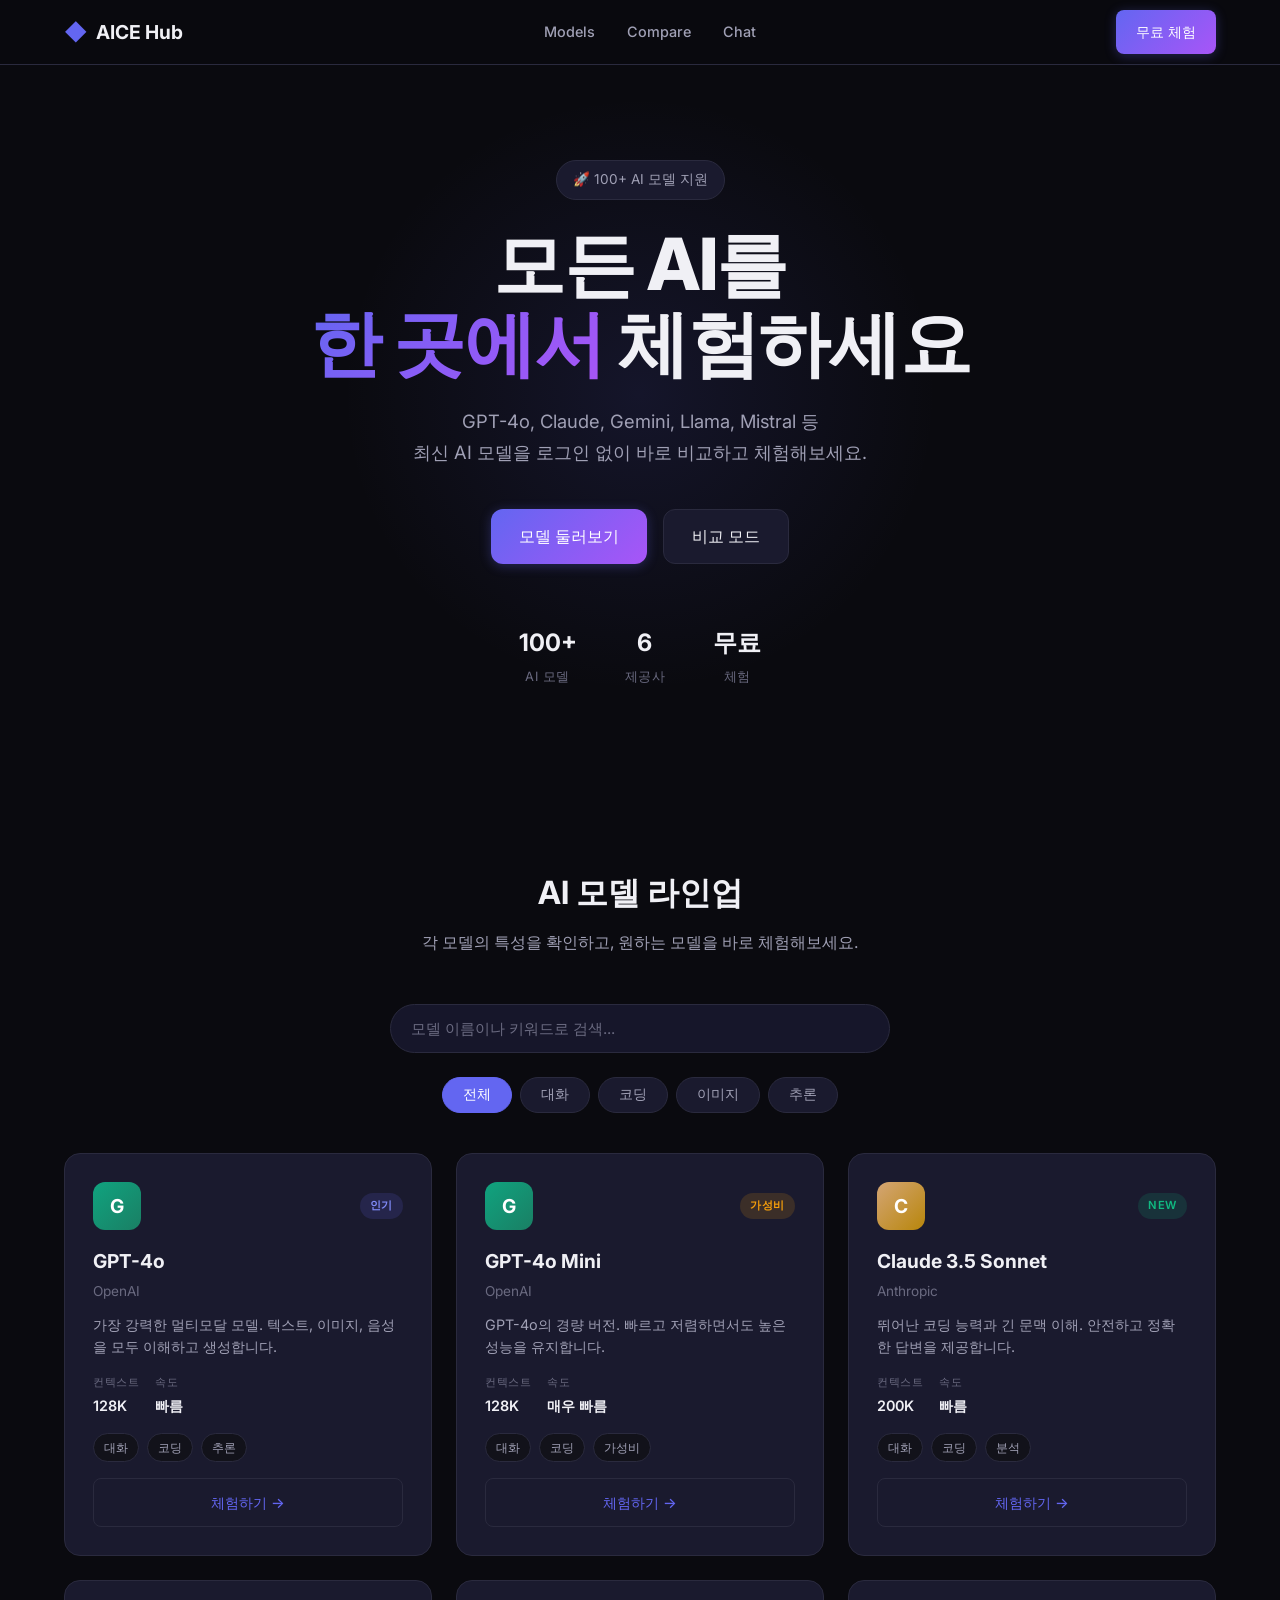
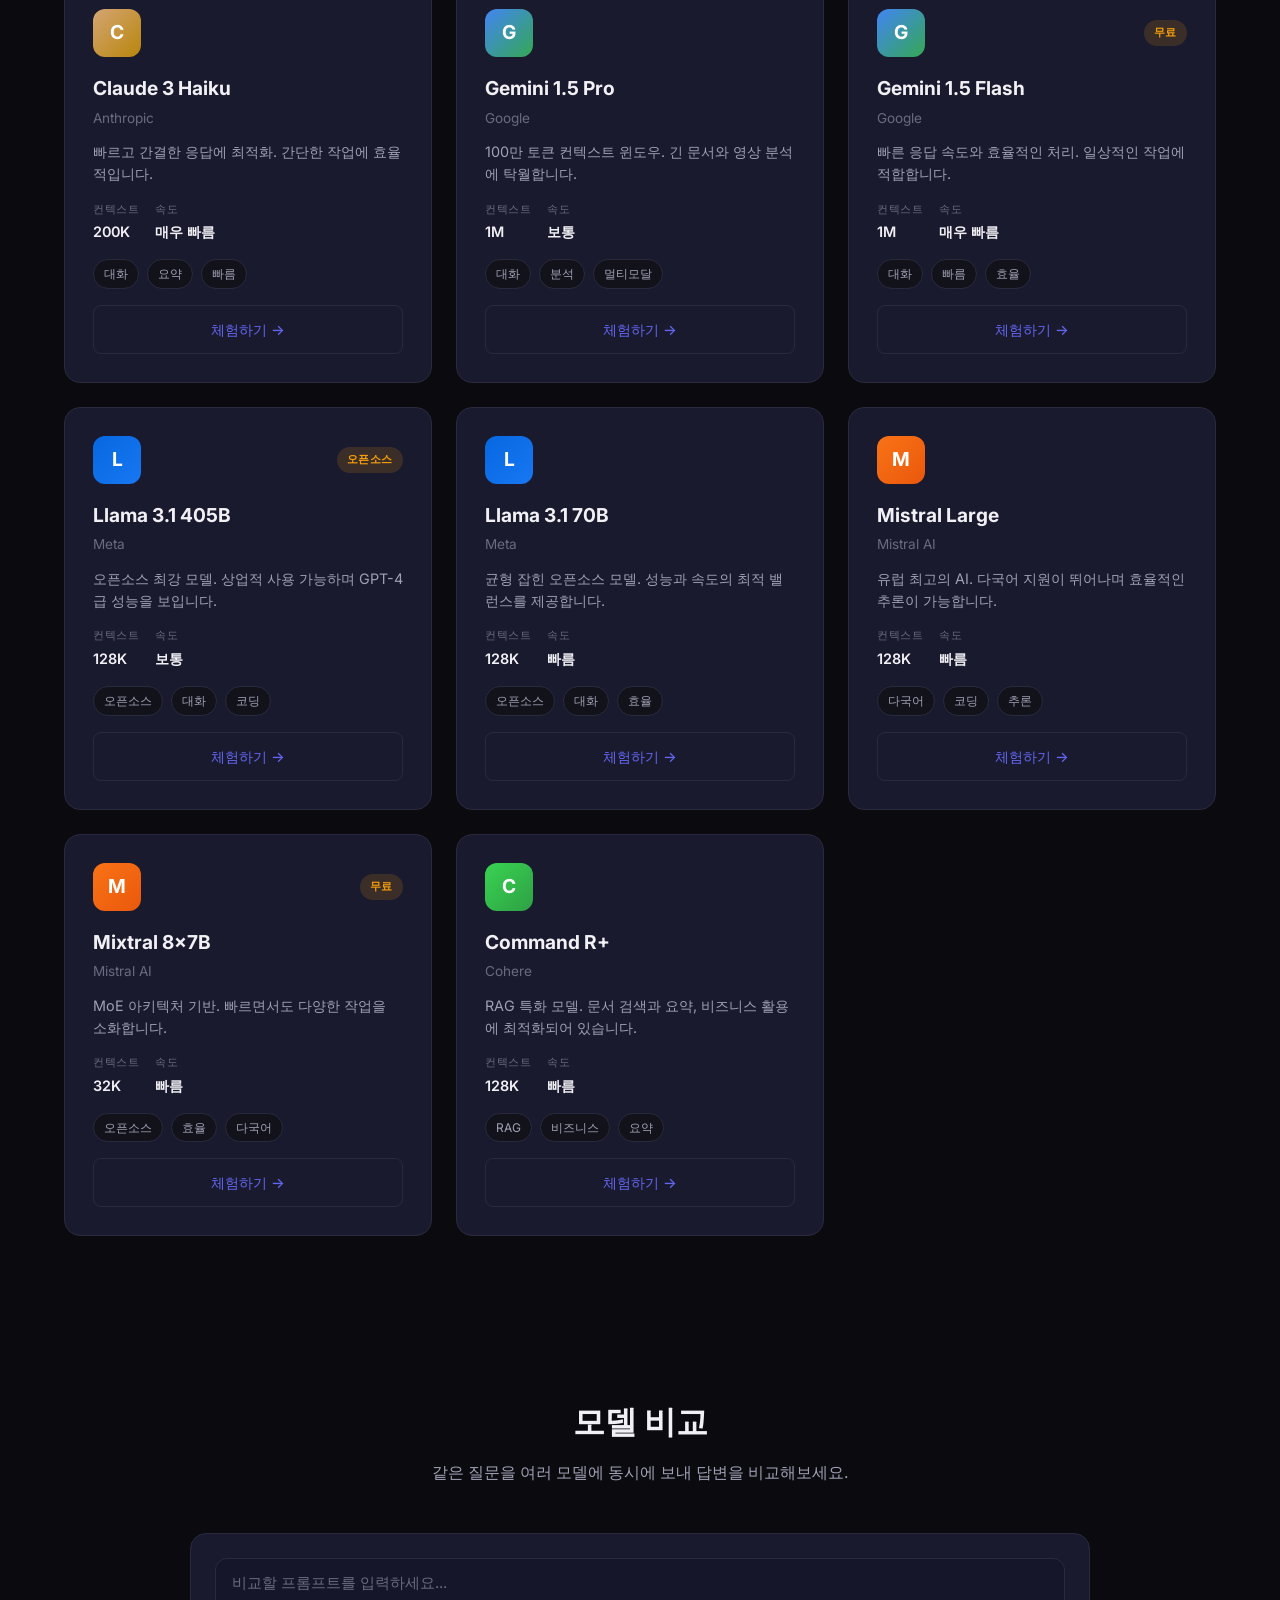
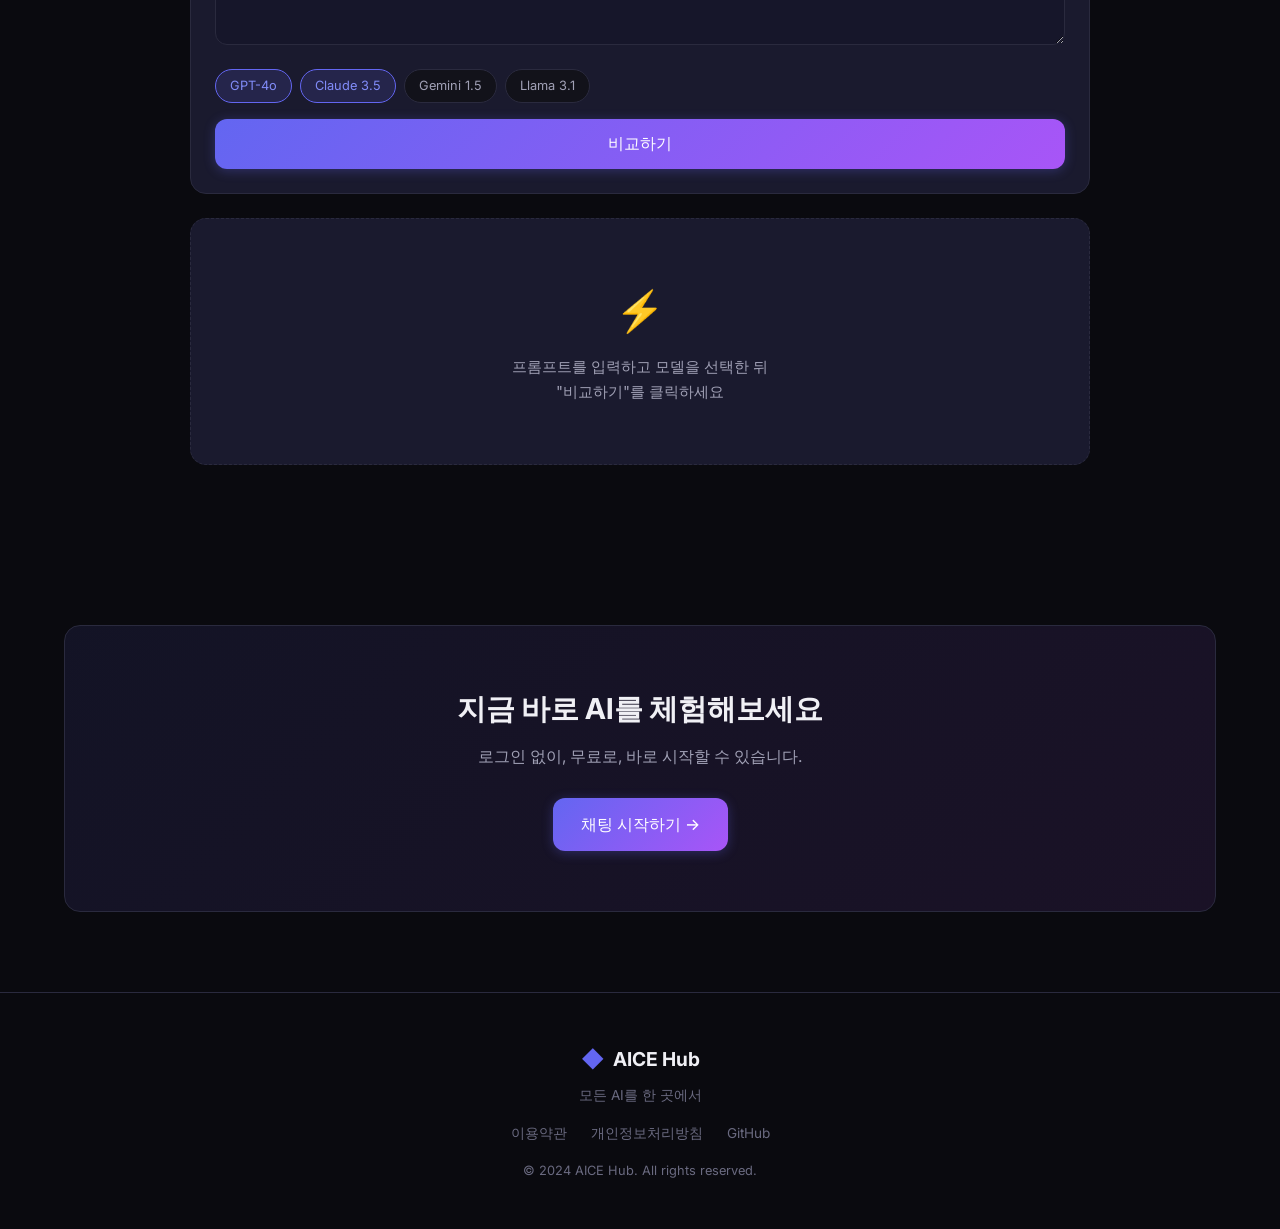
==== index.html @ 1fbf0398 "Initial commit: AICE Hub - AI 모델 체험 허브" ====
<!DOCTYPE html>
<html lang="ko">
<head>
    <meta charset="UTF-8">
    <meta name="viewport" content="width=device-width, initial-scale=1.0">
    <title>AICE Hub - 모든 AI를 한 곳에서 체험하세요</title>
    <meta name="description" content="GPT-4o, Claude, Gemini, Llama, Mistral 등 100+ AI 모델을 한 곳에서 비교하고 체험하세요.">
    <meta name="keywords" content="AI, ChatGPT, Claude, Gemini, Llama, Mistral, AI 비교, AI 체험">
    <meta property="og:title" content="AICE Hub - 모든 AI를 한 곳에서">
    <meta property="og:description" content="100+ AI 모델을 비교하고 체험하세요">
    <meta property="og:type" content="website">
    <meta property="og:url" content="https://aicehub.com">
    <link rel="stylesheet" href="css/styles.css">
    <link rel="preconnect" href="https://fonts.googleapis.com">
    <link rel="preconnect" href="https://fonts.gstatic.com" crossorigin>
    <link href="https://fonts.googleapis.com/css2?family=Inter:wght@300;400;500;600;700;800&display=swap" rel="stylesheet">
</head>
<body>
    <!-- Header -->
    <header class="header" id="header">
        <div class="container">
            <div class="header-inner">
                <a href="/" class="logo">
                    <span class="logo-icon">◆</span>
                    <span class="logo-text">AICE Hub</span>
                </a>
                <nav class="nav" id="nav">
                    <a href="#models" class="nav-link">Models</a>
                    <a href="#compare" class="nav-link">Compare</a>
                    <a href="pages/chat.html" class="nav-link">Chat</a>
                </nav>
                <div class="header-actions">
                    <a href="pages/chat.html" class="btn btn-primary">무료 체험</a>
                    <button class="mobile-menu-btn" id="mobileMenuBtn" aria-label="메뉴 열기">
                        <span></span><span></span><span></span>
                    </button>
                </div>
            </div>
        </div>
    </header>

    <!-- Hero Section -->
    <section class="hero">
        <div class="container">
            <div class="hero-content">
                <div class="hero-badge">🚀 100+ AI 모델 지원</div>
                <h1 class="hero-title">
                    모든 AI를<br>
                    <span class="gradient-text">한 곳에서</span> 체험하세요
                </h1>
                <p class="hero-description">
                    GPT-4o, Claude, Gemini, Llama, Mistral 등<br>
                    최신 AI 모델을 로그인 없이 바로 비교하고 체험해보세요.
                </p>
                <div class="hero-actions">
                    <a href="#models" class="btn btn-primary btn-lg">모델 둘러보기</a>
                    <a href="#compare" class="btn btn-secondary btn-lg">비교 모드</a>
                </div>
                <div class="hero-stats">
                    <div class="stat">
                        <span class="stat-value">100+</span>
                        <span class="stat-label">AI 모델</span>
                    </div>
                    <div class="stat">
                        <span class="stat-value">6</span>
                        <span class="stat-label">제공사</span>
                    </div>
                    <div class="stat">
                        <span class="stat-value">무료</span>
                        <span class="stat-label">체험</span>
                    </div>
                </div>
            </div>
        </div>
        <div class="hero-glow"></div>
    </section>

    <!-- Models Section -->
    <section class="models" id="models">
        <div class="container">
            <div class="section-header">
                <h2 class="section-title">AI 모델 라인업</h2>
                <p class="section-description">각 모델의 특성을 확인하고, 원하는 모델을 바로 체험해보세요.</p>
            </div>

            <!-- Search -->
            <div class="search-bar">
                <input type="text" class="search-input" id="searchInput" placeholder="모델 이름이나 키워드로 검색...">
            </div>

            <!-- Filter Tabs -->
            <div class="filter-tabs" id="filterTabs">
                <button class="filter-tab active" data-filter="all">전체</button>
                <button class="filter-tab" data-filter="chat">대화</button>
                <button class="filter-tab" data-filter="code">코딩</button>
                <button class="filter-tab" data-filter="image">이미지</button>
                <button class="filter-tab" data-filter="reasoning">추론</button>
            </div>

            <!-- Model Cards Grid -->
            <div class="model-grid" id="modelGrid">
                <!-- Cards rendered by JS -->
            </div>
        </div>
    </section>

    <!-- Compare Section -->
    <section class="compare" id="compare">
        <div class="container">
            <div class="section-header">
                <h2 class="section-title">모델 비교</h2>
                <p class="section-description">같은 질문을 여러 모델에 동시에 보내 답변을 비교해보세요.</p>
            </div>
            <div class="compare-container">
                <div class="compare-input-area">
                    <textarea class="compare-textarea" id="compareInput" placeholder="비교할 프롬프트를 입력하세요..." rows="3"></textarea>
                    <div class="compare-model-select">
                        <div class="compare-model-chip selected" data-model="gpt-4o">GPT-4o</div>
                        <div class="compare-model-chip selected" data-model="claude-3.5-sonnet">Claude 3.5</div>
                        <div class="compare-model-chip" data-model="gemini-1.5-pro">Gemini 1.5</div>
                        <div class="compare-model-chip" data-model="llama-3.1-405b">Llama 3.1</div>
                    </div>
                    <button class="btn btn-primary btn-lg compare-btn" id="compareBtn">비교하기</button>
                </div>
                <div class="compare-results" id="compareResults">
                    <div class="compare-placeholder">
                        <span class="compare-icon">⚡</span>
                        <p>프롬프트를 입력하고 모델을 선택한 뒤<br>"비교하기"를 클릭하세요</p>
                    </div>
                </div>
            </div>
        </div>
    </section>

    <!-- CTA Section -->
    <section class="cta">
        <div class="container">
            <div class="cta-content">
                <h2 class="cta-title">지금 바로 AI를 체험해보세요</h2>
                <p class="cta-description">로그인 없이, 무료로, 바로 시작할 수 있습니다.</p>
                <a href="pages/chat.html" class="btn btn-primary btn-lg">채팅 시작하기 →</a>
            </div>
        </div>
    </section>

    <!-- Footer -->
    <footer class="footer">
        <div class="container">
            <div class="footer-inner">
                <div class="footer-brand">
                    <a href="/" class="logo">
                        <span class="logo-icon">◆</span>
                        <span class="logo-text">AICE Hub</span>
                    </a>
                    <p class="footer-tagline">모든 AI를 한 곳에서</p>
                </div>
                <div class="footer-links">
                    <a href="#">이용약관</a>
                    <a href="#">개인정보처리방침</a>
                    <a href="https://github.com/kidongyun-maker/aicehub" target="_blank">GitHub</a>
                </div>
                <p class="footer-copyright">&copy; 2024 AICE Hub. All rights reserved.</p>
            </div>
        </div>
    </footer>

    <script src="js/models.js"></script>
    <script src="js/app.js"></script>
</body>
</html>
---- css/styles.css ----
/* ===== Reset & Variables ===== */
*, *::before, *::after {
    margin: 0;
    padding: 0;
    box-sizing: border-box;
}

:root {
    --bg-primary: #0a0a0f;
    --bg-secondary: #12121a;
    --bg-card: #1a1a2e;
    --bg-card-hover: #222240;
    --bg-input: #16162a;
    --border: #2a2a3e;
    --border-hover: #4a4a6e;
    --text-primary: #f0f0f5;
    --text-secondary: #a0a0b5;
    --text-muted: #6a6a80;
    --accent: #6366f1;
    --accent-hover: #818cf8;
    --accent-glow: rgba(99, 102, 241, 0.3);
    --gradient-start: #6366f1;
    --gradient-mid: #8b5cf6;
    --gradient-end: #a855f7;
    --success: #10b981;
    --warning: #f59e0b;
    --error: #ef4444;
    --radius: 12px;
    --radius-lg: 16px;
    --radius-sm: 8px;
    --radius-xs: 6px;
    --shadow: 0 4px 20px rgba(0, 0, 0, 0.3);
    --shadow-lg: 0 8px 40px rgba(0, 0, 0, 0.5);
    --transition: 0.2s ease;
}

html {
    scroll-behavior: smooth;
}

body {
    font-family: 'Inter', -apple-system, BlinkMacSystemFont, sans-serif;
    background-color: var(--bg-primary);
    color: var(--text-primary);
    line-height: 1.6;
    overflow-x: hidden;
    min-height: 100vh;
}

.container {
    max-width: 1200px;
    margin: 0 auto;
    padding: 0 24px;
}

/* ===== Header ===== */
.header {
    position: fixed;
    top: 0;
    left: 0;
    right: 0;
    z-index: 1000;
    background: rgba(10, 10, 15, 0.85);
    backdrop-filter: blur(20px);
    -webkit-backdrop-filter: blur(20px);
    border-bottom: 1px solid var(--border);
    transition: background var(--transition);
}

.header-inner {
    display: flex;
    align-items: center;
    justify-content: space-between;
    height: 64px;
}

.logo {
    display: flex;
    align-items: center;
    gap: 8px;
    text-decoration: none;
    color: var(--text-primary);
    font-weight: 700;
    font-size: 1.2rem;
}

.logo-icon {
    color: var(--accent);
    font-size: 1.4rem;
}

.nav {
    display: flex;
    gap: 32px;
}

.nav-link {
    color: var(--text-secondary);
    text-decoration: none;
    font-size: 0.9rem;
    font-weight: 500;
    transition: color var(--transition);
    position: relative;
}

.nav-link:hover {
    color: var(--text-primary);
}

.nav-link::after {
    content: '';
    position: absolute;
    bottom: -4px;
    left: 0;
    width: 0;
    height: 2px;
    background: var(--accent);
    transition: width var(--transition);
}

.nav-link:hover::after {
    width: 100%;
}

.header-actions {
    display: flex;
    align-items: center;
    gap: 12px;
}

.mobile-menu-btn {
    display: none;
    flex-direction: column;
    gap: 5px;
    background: none;
    border: none;
    cursor: pointer;
    padding: 4px;
}

.mobile-menu-btn span {
    display: block;
    width: 22px;
    height: 2px;
    background: var(--text-primary);
    border-radius: 2px;
    transition: all var(--transition);
}

/* ===== Buttons ===== */
.btn {
    display: inline-flex;
    align-items: center;
    justify-content: center;
    padding: 10px 20px;
    border-radius: var(--radius-sm);
    font-size: 0.9rem;
    font-weight: 500;
    text-decoration: none;
    border: none;
    cursor: pointer;
    transition: all var(--transition);
    font-family: inherit;
}

.btn-primary {
    background: linear-gradient(135deg, var(--gradient-start), var(--gradient-end));
    color: white;
    box-shadow: 0 2px 12px var(--accent-glow);
}

.btn-primary:hover {
    transform: translateY(-1px);
    box-shadow: 0 4px 20px var(--accent-glow);
}

.btn-secondary {
    background: var(--bg-card);
    color: var(--text-primary);
    border: 1px solid var(--border);
}

.btn-secondary:hover {
    background: var(--bg-card-hover);
    border-color: var(--border-hover);
}

.btn-lg {
    padding: 14px 28px;
    font-size: 1rem;
    border-radius: var(--radius);
}

.btn-sm {
    padding: 8px 14px;
    font-size: 0.8rem;
}

.btn-card {
    width: 100%;
    margin-top: 16px;
    padding: 12px;
    background: transparent;
    color: var(--accent);
    border: 1px solid var(--border);
    font-weight: 500;
}

.btn-card:hover {
    background: var(--accent);
    color: white;
    border-color: var(--accent);
}

/* ===== Hero ===== */
.hero {
    position: relative;
    padding: 160px 0 100px;
    text-align: center;
    overflow: hidden;
}

.hero-content {
    position: relative;
    z-index: 1;
}

.hero-badge {
    display: inline-block;
    padding: 8px 16px;
    background: var(--bg-card);
    border: 1px solid var(--border);
    border-radius: 100px;
    font-size: 0.85rem;
    color: var(--text-secondary);
    margin-bottom: 24px;
    animation: fadeInUp 0.6s ease;
}

.hero-title {
    font-size: clamp(2.5rem, 6vw, 4.5rem);
    font-weight: 800;
    line-height: 1.1;
    margin-bottom: 24px;
    letter-spacing: -0.02em;
    animation: fadeInUp 0.6s ease 0.1s both;
}

.gradient-text {
    background: linear-gradient(135deg, var(--gradient-start), var(--gradient-mid), var(--gradient-end));
    -webkit-background-clip: text;
    -webkit-text-fill-color: transparent;
    background-clip: text;
}

.hero-description {
    font-size: 1.15rem;
    color: var(--text-secondary);
    max-width: 500px;
    margin: 0 auto 40px;
    line-height: 1.7;
    animation: fadeInUp 0.6s ease 0.2s both;
}

.hero-actions {
    display: flex;
    gap: 16px;
    justify-content: center;
    margin-bottom: 60px;
    animation: fadeInUp 0.6s ease 0.3s both;
}

.hero-stats {
    display: flex;
    gap: 48px;
    justify-content: center;
    animation: fadeInUp 0.6s ease 0.4s both;
}

.stat {
    display: flex;
    flex-direction: column;
    align-items: center;
    gap: 4px;
}

.stat-value {
    font-size: 1.5rem;
    font-weight: 700;
    color: var(--text-primary);
}

.stat-label {
    font-size: 0.8rem;
    color: var(--text-muted);
    text-transform: uppercase;
    letter-spacing: 0.05em;
}

.hero-glow {
    position: absolute;
    top: 50%;
    left: 50%;
    transform: translate(-50%, -50%);
    width: 600px;
    height: 600px;
    background: radial-gradient(circle, var(--accent-glow), transparent 70%);
    opacity: 0.4;
    pointer-events: none;
    animation: pulse 4s ease-in-out infinite;
}

/* ===== Sections Common ===== */
.section-header {
    text-align: center;
    margin-bottom: 48px;
}

.section-title {
    font-size: 2rem;
    font-weight: 700;
    margin-bottom: 12px;
}

.section-description {
    color: var(--text-secondary);
    font-size: 1rem;
}

/* ===== Search Bar ===== */
.search-bar {
    max-width: 500px;
    margin: 0 auto 24px;
}

.search-input {
    width: 100%;
    padding: 14px 20px;
    background: var(--bg-input);
    border: 1px solid var(--border);
    border-radius: 100px;
    color: var(--text-primary);
    font-size: 0.95rem;
    font-family: inherit;
    outline: none;
    transition: border-color var(--transition);
}

.search-input::placeholder {
    color: var(--text-muted);
}

.search-input:focus {
    border-color: var(--accent);
    box-shadow: 0 0 0 3px var(--accent-glow);
}

/* ===== Filter Tabs ===== */
.filter-tabs {
    display: flex;
    gap: 8px;
    justify-content: center;
    margin-bottom: 40px;
    flex-wrap: wrap;
}

.filter-tab {
    padding: 8px 20px;
    background: var(--bg-card);
    border: 1px solid var(--border);
    border-radius: 100px;
    color: var(--text-secondary);
    font-size: 0.85rem;
    font-weight: 500;
    cursor: pointer;
    transition: all var(--transition);
    font-family: inherit;
}

.filter-tab:hover {
    border-color: var(--border-hover);
    color: var(--text-primary);
}

.filter-tab.active {
    background: var(--accent);
    border-color: var(--accent);
    color: white;
}

/* ===== Model Cards ===== */
.models {
    padding: 80px 0;
}

.model-grid {
    display: grid;
    grid-template-columns: repeat(auto-fill, minmax(340px, 1fr));
    gap: 24px;
}

.model-card {
    background: var(--bg-card);
    border: 1px solid var(--border);
    border-radius: var(--radius-lg);
    padding: 28px;
    transition: all 0.3s ease;
    position: relative;
    overflow: hidden;
}

.model-card::before {
    content: '';
    position: absolute;
    top: 0;
    left: 0;
    right: 0;
    height: 2px;
    background: linear-gradient(90deg, transparent, var(--accent), transparent);
    opacity: 0;
    transition: opacity 0.3s;
}

.model-card:hover {
    border-color: var(--border-hover);
    transform: translateY(-4px);
    box-shadow: var(--shadow-lg);
}

.model-card:hover::before {
    opacity: 1;
}

.model-card.hidden {
    display: none;
}

.model-card-header {
    display: flex;
    align-items: center;
    justify-content: space-between;
    margin-bottom: 16px;
}

.model-icon {
    width: 48px;
    height: 48px;
    border-radius: 12px;
    display: flex;
    align-items: center;
    justify-content: center;
    font-weight: 700;
    font-size: 1.2rem;
    color: white;
}

.model-icon-openai { background: linear-gradient(135deg, #10a37f, #1a7f64); }
.model-icon-anthropic { background: linear-gradient(135deg, #d4a574, #b8860b); }
.model-icon-google { background: linear-gradient(135deg, #4285f4, #34a853); }
.model-icon-meta { background: linear-gradient(135deg, #0668e1, #1877f2); }
.model-icon-mistral { background: linear-gradient(135deg, #f97316, #ea580c); }
.model-icon-cohere { background: linear-gradient(135deg, #39d353, #2ea043); }

.model-badge {
    padding: 4px 10px;
    border-radius: 100px;
    font-size: 0.7rem;
    font-weight: 600;
    text-transform: uppercase;
    letter-spacing: 0.05em;
}

.model-badge-popular {
    background: rgba(99, 102, 241, 0.15);
    color: var(--accent-hover);
}

.model-badge-new {
    background: rgba(16, 185, 129, 0.15);
    color: var(--success);
}

.model-badge-free {
    background: rgba(245, 158, 11, 0.15);
    color: var(--warning);
}

.model-name {
    font-size: 1.2rem;
    font-weight: 700;
    margin-bottom: 4px;
}

.model-provider {
    font-size: 0.85rem;
    color: var(--text-muted);
    margin-bottom: 12px;
}

.model-description {
    font-size: 0.9rem;
    color: var(--text-secondary);
    line-height: 1.5;
    margin-bottom: 16px;
}

.model-specs {
    display: flex;
    gap: 16px;
    margin-bottom: 16px;
}

.spec {
    display: flex;
    flex-direction: column;
    gap: 2px;
}

.spec-label {
    font-size: 0.7rem;
    color: var(--text-muted);
    text-transform: uppercase;
    letter-spacing: 0.05em;
}

.spec-value {
    font-size: 0.9rem;
    font-weight: 600;
    color: var(--text-primary);
}

.model-tags {
    display: flex;
    gap: 8px;
    flex-wrap: wrap;
}

.tag {
    padding: 4px 10px;
    background: var(--bg-secondary);
    border: 1px solid var(--border);
    border-radius: 100px;
    font-size: 0.75rem;
    color: var(--text-secondary);
}

/* ===== Compare Section ===== */
.compare {
    padding: 80px 0;
}

.compare-container {
    max-width: 900px;
    margin: 0 auto;
}

.compare-input-area {
    background: var(--bg-card);
    border: 1px solid var(--border);
    border-radius: var(--radius-lg);
    padding: 24px;
    margin-bottom: 24px;
}

.compare-textarea {
    width: 100%;
    padding: 14px 16px;
    background: var(--bg-input);
    border: 1px solid var(--border);
    border-radius: var(--radius);
    color: var(--text-primary);
    font-size: 0.95rem;
    font-family: inherit;
    resize: vertical;
    outline: none;
    margin-bottom: 16px;
    transition: border-color var(--transition);
}

.compare-textarea:focus {
    border-color: var(--accent);
}

.compare-textarea::placeholder {
    color: var(--text-muted);
}

.compare-model-select {
    display: flex;
    gap: 8px;
    flex-wrap: wrap;
    margin-bottom: 16px;
}

.compare-model-chip {
    padding: 6px 14px;
    background: var(--bg-secondary);
    border: 1px solid var(--border);
    border-radius: 100px;
    font-size: 0.8rem;
    color: var(--text-secondary);
    cursor: pointer;
    transition: all var(--transition);
    user-select: none;
}

.compare-model-chip:hover {
    border-color: var(--border-hover);
}

.compare-model-chip.selected {
    background: rgba(99, 102, 241, 0.15);
    border-color: var(--accent);
    color: var(--accent-hover);
}

.compare-btn {
    width: 100%;
}

.compare-results {
    display: grid;
    grid-template-columns: 1fr;
    gap: 16px;
}

.compare-results.multi {
    grid-template-columns: repeat(auto-fit, minmax(280px, 1fr));
}

.compare-placeholder {
    text-align: center;
    padding: 60px 24px;
    background: var(--bg-card);
    border: 1px dashed var(--border);
    border-radius: var(--radius-lg);
}

.compare-icon {
    font-size: 2.5rem;
    display: block;
    margin-bottom: 12px;
}

.compare-placeholder p {
    color: var(--text-secondary);
    font-size: 0.95rem;
    line-height: 1.6;
}

.compare-result-card {
    background: var(--bg-card);
    border: 1px solid var(--border);
    border-radius: var(--radius);
    padding: 20px;
}

.compare-result-card h4 {
    font-size: 0.9rem;
    color: var(--accent-hover);
    margin-bottom: 12px;
    padding-bottom: 8px;
    border-bottom: 1px solid var(--border);
}

.compare-result-card p {
    font-size: 0.9rem;
    color: var(--text-secondary);
    line-height: 1.6;
    white-space: pre-wrap;
}

/* ===== CTA Section ===== */
.cta {
    padding: 80px 0;
}

.cta-content {
    text-align: center;
    padding: 60px 40px;
    background: linear-gradient(135deg, rgba(99, 102, 241, 0.1), rgba(168, 85, 247, 0.1));
    border: 1px solid var(--border);
    border-radius: var(--radius-lg);
}

.cta-title {
    font-size: 1.8rem;
    font-weight: 700;
    margin-bottom: 12px;
}

.cta-description {
    color: var(--text-secondary);
    margin-bottom: 28px;
}

/* ===== Footer ===== */
.footer {
    padding: 48px 0;
    border-top: 1px solid var(--border);
}

.footer-inner {
    display: flex;
    flex-direction: column;
    align-items: center;
    gap: 16px;
    text-align: center;
}

.footer-brand {
    display: flex;
    flex-direction: column;
    align-items: center;
    gap: 8px;
}

.footer-tagline {
    font-size: 0.85rem;
    color: var(--text-muted);
}

.footer-links {
    display: flex;
    gap: 24px;
}

.footer-links a {
    color: var(--text-muted);
    text-decoration: none;
    font-size: 0.85rem;
    transition: color var(--transition);
}

.footer-links a:hover {
    color: var(--text-primary);
}

.footer-copyright {
    font-size: 0.8rem;
    color: var(--text-muted);
}

/* ===== Animations ===== */
@keyframes fadeInUp {
    from {
        opacity: 0;
        transform: translateY(20px);
    }
    to {
        opacity: 1;
        transform: translateY(0);
    }
}

@keyframes pulse {
    0%, 100% { opacity: 0.4; transform: translate(-50%, -50%) scale(1); }
    50% { opacity: 0.6; transform: translate(-50%, -50%) scale(1.05); }
}

/* ===== Responsive ===== */
@media (max-width: 768px) {
    .nav {
        display: none;
        position: absolute;
        top: 64px;
        left: 0;
        right: 0;
        background: var(--bg-primary);
        border-bottom: 1px solid var(--border);
        flex-direction: column;
        padding: 16px 24px;
        gap: 16px;
    }

    .nav.active {
        display: flex;
    }

    .mobile-menu-btn {
        display: flex;
    }

    .hero {
        padding: 120px 0 60px;
    }

    .hero-actions {
        flex-direction: column;
        align-items: center;
    }

    .hero-stats {
        gap: 32px;
    }

    .model-grid {
        grid-template-columns: 1fr;
    }

    .compare-results.multi {
        grid-template-columns: 1fr;
    }
}

@media (max-width: 480px) {
    .hero-title {
        font-size: 2rem;
    }

    .hero-description {
        font-size: 1rem;
    }

    .filter-tabs {
        gap: 6px;
    }

    .filter-tab {
        padding: 6px 14px;
        font-size: 0.8rem;
    }

    .container {
        padding: 0 16px;
    }
}
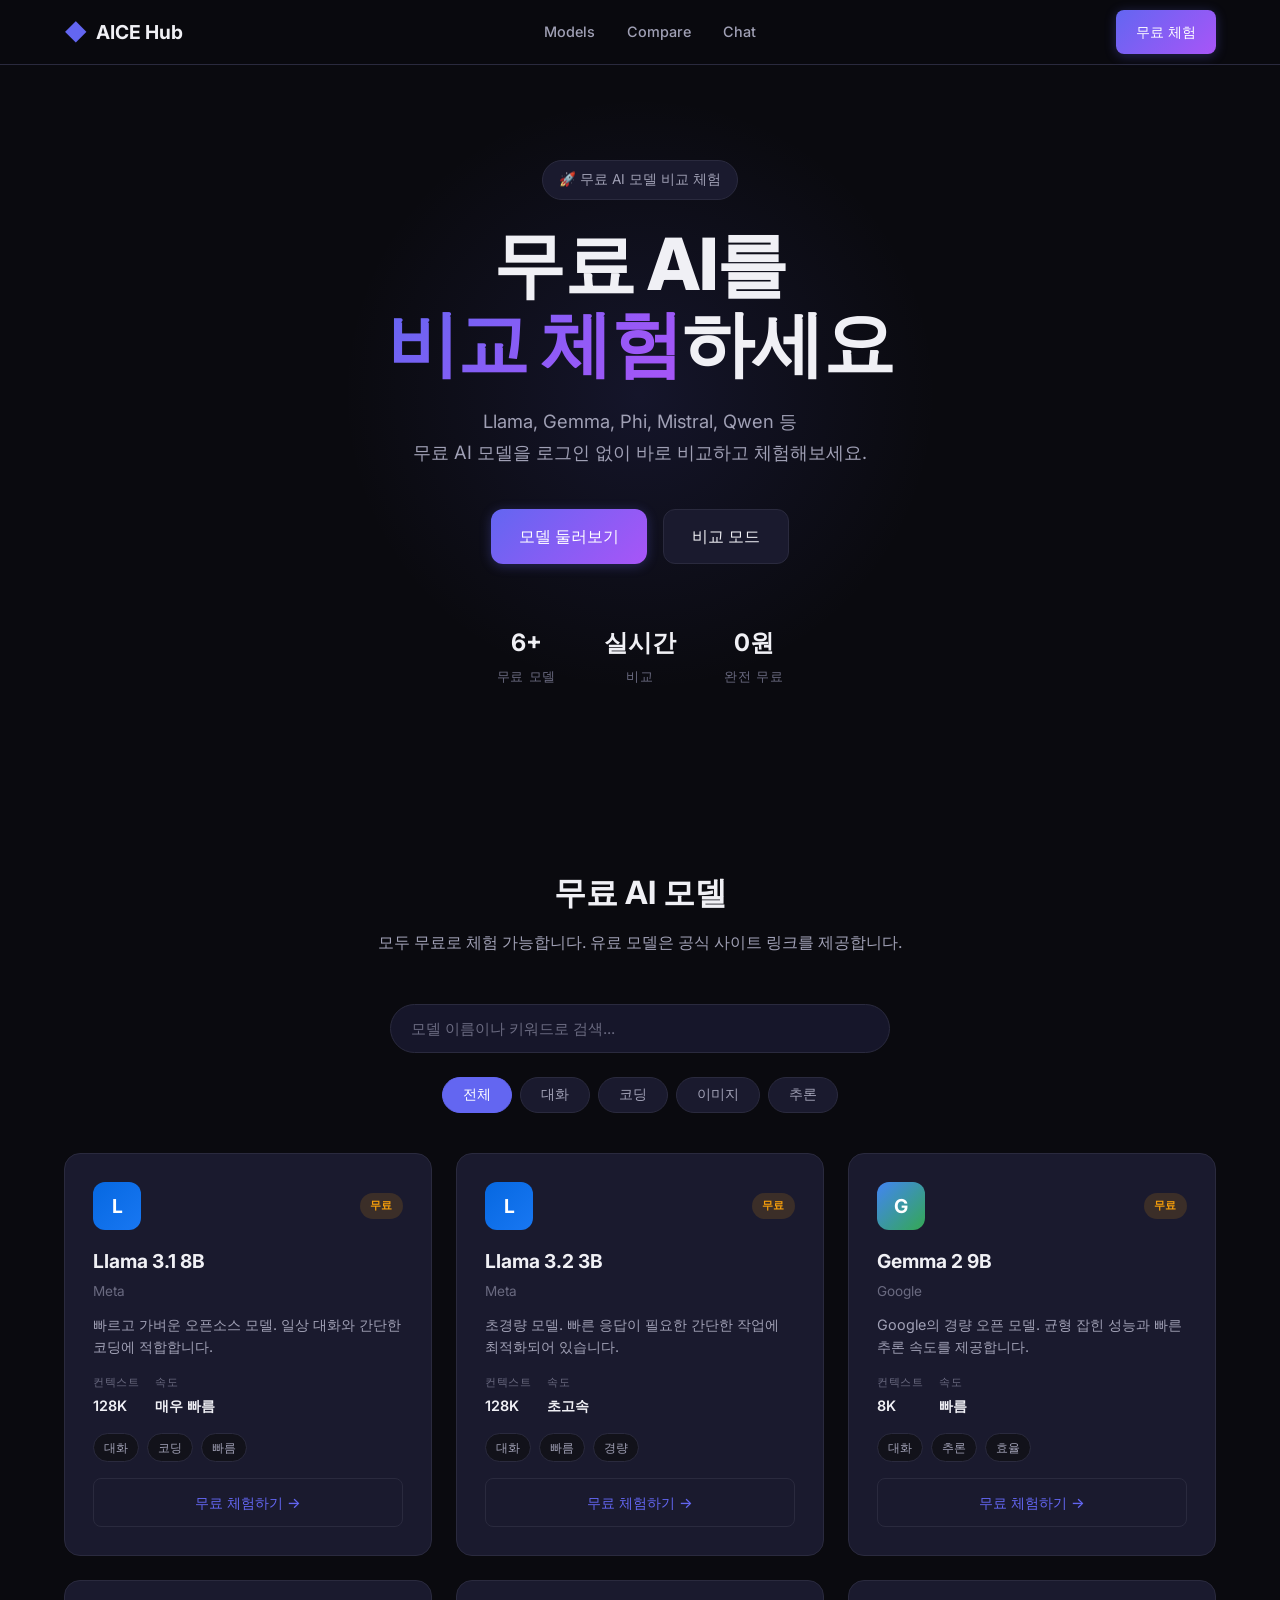
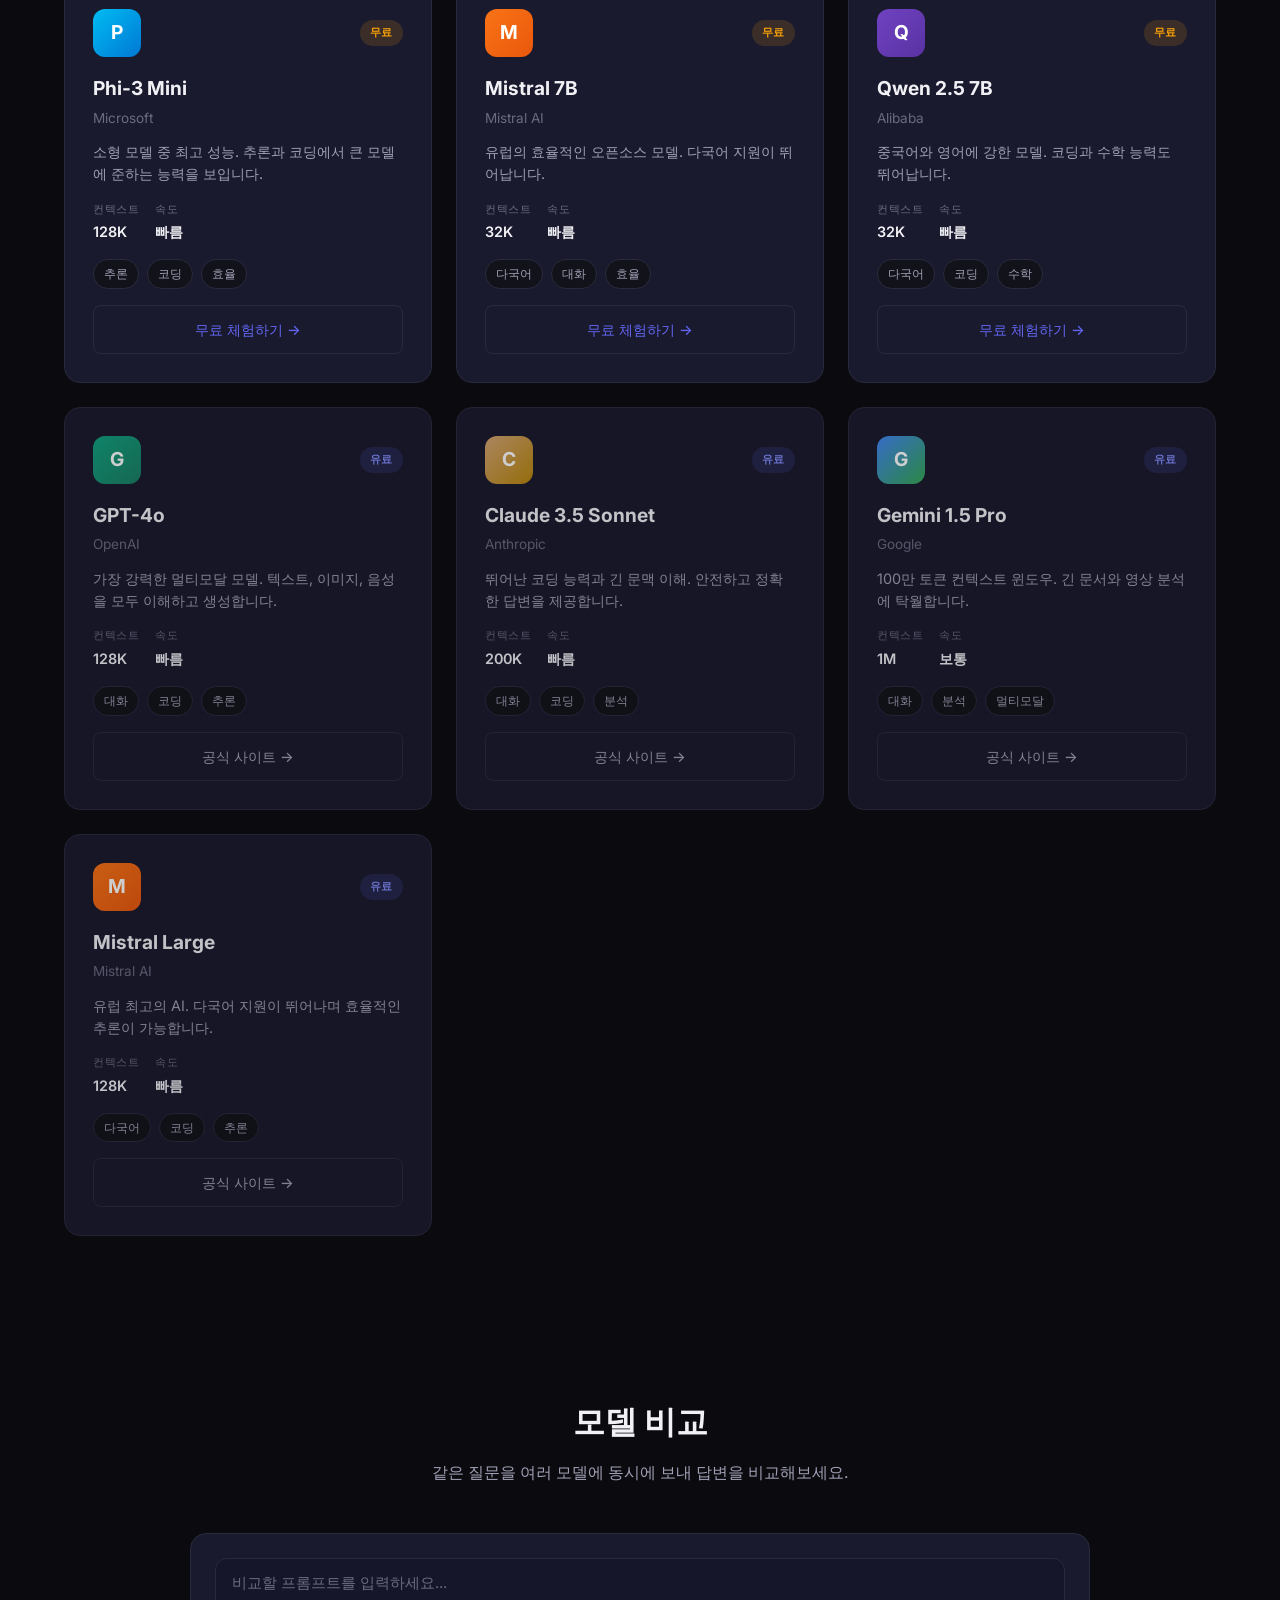
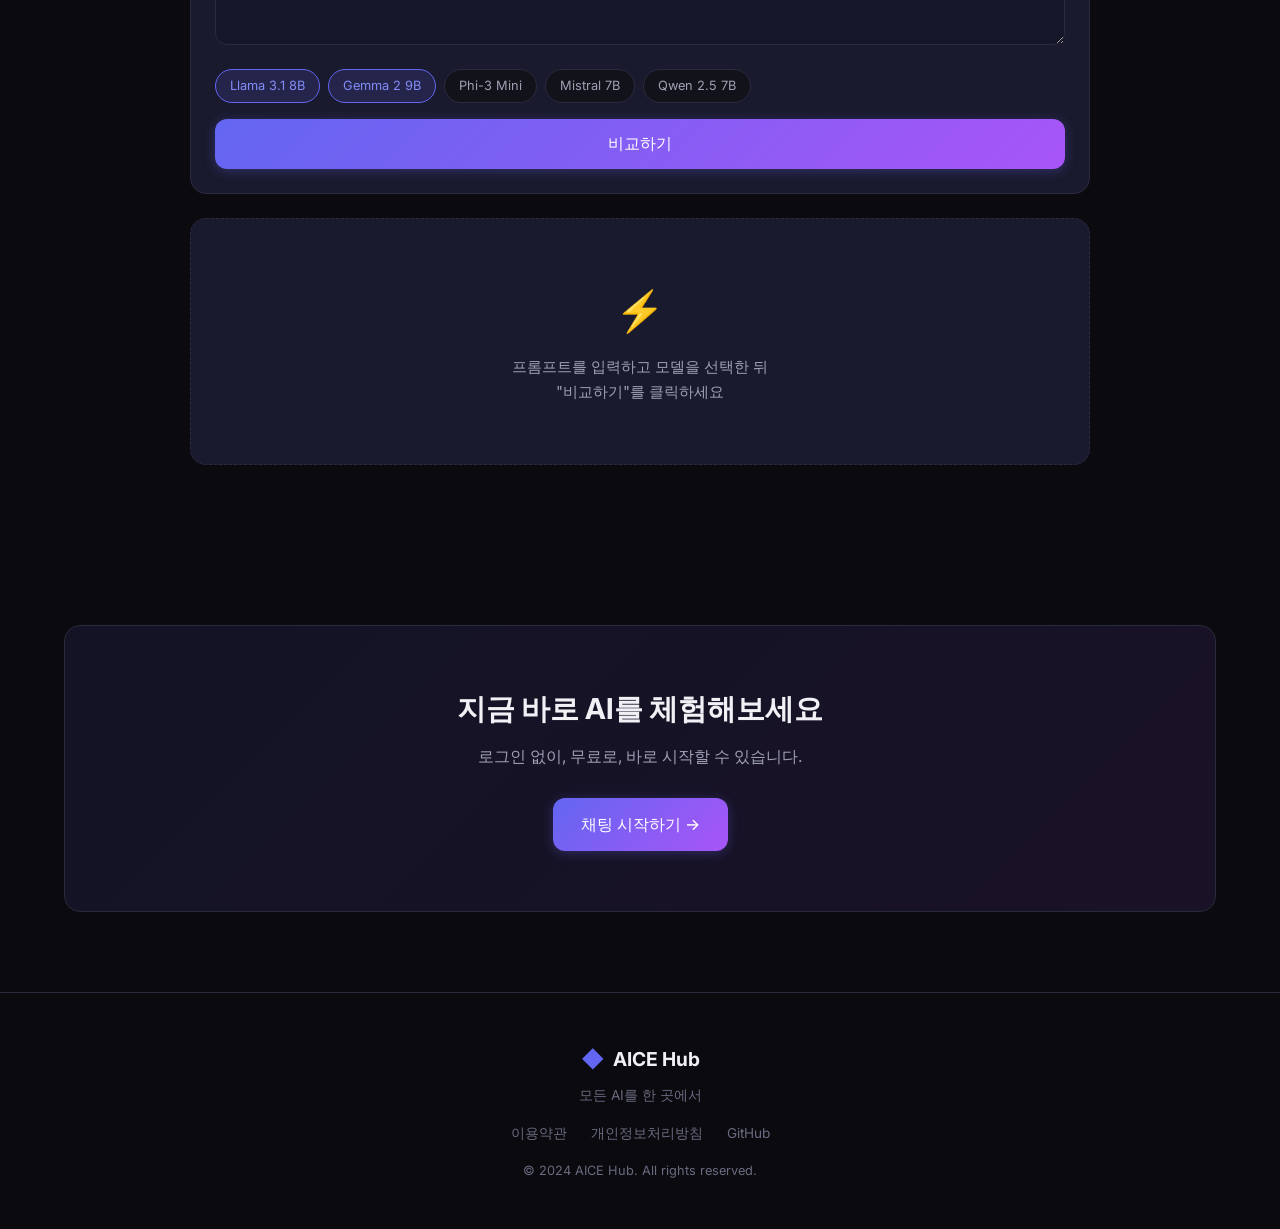
==== commit a1de9d26: "무료 AI 비교 체험 컨셉으로 전환 + Cloudflare Worker 프록시 + API 연결" ====
--- a/index.html
+++ b/index.html
@@ -4,10 +4,10 @@
     <meta charset="UTF-8">
     <meta name="viewport" content="width=device-width, initial-scale=1.0">
     <title>AICE Hub - 모든 AI를 한 곳에서 체험하세요</title>
-    <meta name="description" content="GPT-4o, Claude, Gemini, Llama, Mistral 등 100+ AI 모델을 한 곳에서 비교하고 체험하세요.">
-    <meta name="keywords" content="AI, ChatGPT, Claude, Gemini, Llama, Mistral, AI 비교, AI 체험">
-    <meta property="og:title" content="AICE Hub - 모든 AI를 한 곳에서">
-    <meta property="og:description" content="100+ AI 모델을 비교하고 체험하세요">
+    <meta name="description" content="무료 AI 모델을 한 곳에서 비교하고 체험하세요. Llama, Gemma, Phi, Mistral, Qwen 등 무료 AI 모델 비교 체험 플랫폼.">
+    <meta name="keywords" content="AI, 무료 AI, AI 비교, Llama, Gemma, Mistral, Phi, 무료 챗봇">
+    <meta property="og:title" content="AICE Hub - 무료 AI 비교 체험">
+    <meta property="og:description" content="무료 AI 모델을 비교하고 체험하세요">
     <meta property="og:type" content="website">
     <meta property="og:url" content="https://aicehub.com">
     <link rel="stylesheet" href="css/styles.css">
@@ -43,14 +43,14 @@
     <section class="hero">
         <div class="container">
             <div class="hero-content">
-                <div class="hero-badge">🚀 100+ AI 모델 지원</div>
+                <div class="hero-badge">🚀 무료 AI 모델 비교 체험</div>
                 <h1 class="hero-title">
-                    모든 AI를<br>
-                    <span class="gradient-text">한 곳에서</span> 체험하세요
+                    무료 AI를<br>
+                    <span class="gradient-text">비교 체험</span>하세요
                 </h1>
                 <p class="hero-description">
-                    GPT-4o, Claude, Gemini, Llama, Mistral 등<br>
-                    최신 AI 모델을 로그인 없이 바로 비교하고 체험해보세요.
+                    Llama, Gemma, Phi, Mistral, Qwen 등<br>
+                    무료 AI 모델을 로그인 없이 바로 비교하고 체험해보세요.
                 </p>
                 <div class="hero-actions">
                     <a href="#models" class="btn btn-primary btn-lg">모델 둘러보기</a>
@@ -58,16 +58,16 @@
                 </div>
                 <div class="hero-stats">
                     <div class="stat">
-                        <span class="stat-value">100+</span>
-                        <span class="stat-label">AI 모델</span>
+                        <span class="stat-value">6+</span>
+                        <span class="stat-label">무료 모델</span>
                     </div>
                     <div class="stat">
-                        <span class="stat-value">6</span>
-                        <span class="stat-label">제공사</span>
+                        <span class="stat-value">실시간</span>
+                        <span class="stat-label">비교</span>
                     </div>
                     <div class="stat">
-                        <span class="stat-value">무료</span>
-                        <span class="stat-label">체험</span>
+                        <span class="stat-value">0원</span>
+                        <span class="stat-label">완전 무료</span>
                     </div>
                 </div>
             </div>
@@ -79,8 +79,8 @@
     <section class="models" id="models">
         <div class="container">
             <div class="section-header">
-                <h2 class="section-title">AI 모델 라인업</h2>
-                <p class="section-description">각 모델의 특성을 확인하고, 원하는 모델을 바로 체험해보세요.</p>
+                <h2 class="section-title">무료 AI 모델</h2>
+                <p class="section-description">모두 무료로 체험 가능합니다. 유료 모델은 공식 사이트 링크를 제공합니다.</p>
             </div>
 
             <!-- Search -->
@@ -115,10 +115,11 @@
                 <div class="compare-input-area">
                     <textarea class="compare-textarea" id="compareInput" placeholder="비교할 프롬프트를 입력하세요..." rows="3"></textarea>
                     <div class="compare-model-select">
-                        <div class="compare-model-chip selected" data-model="gpt-4o">GPT-4o</div>
-                        <div class="compare-model-chip selected" data-model="claude-3.5-sonnet">Claude 3.5</div>
-                        <div class="compare-model-chip" data-model="gemini-1.5-pro">Gemini 1.5</div>
-                        <div class="compare-model-chip" data-model="llama-3.1-405b">Llama 3.1</div>
+                        <div class="compare-model-chip selected" data-model="llama-3.1-8b">Llama 3.1 8B</div>
+                        <div class="compare-model-chip selected" data-model="gemma-2-9b">Gemma 2 9B</div>
+                        <div class="compare-model-chip" data-model="phi-3-mini">Phi-3 Mini</div>
+                        <div class="compare-model-chip" data-model="mistral-7b">Mistral 7B</div>
+                        <div class="compare-model-chip" data-model="qwen-2.5-7b">Qwen 2.5 7B</div>
                     </div>
                     <button class="btn btn-primary btn-lg compare-btn" id="compareBtn">비교하기</button>
                 </div>
@@ -164,6 +165,7 @@
         </div>
     </footer>
 
+    <script src="js/config.js"></script>
     <script src="js/models.js"></script>
     <script src="js/app.js"></script>
 </body>
--- a/css/styles.css
+++ b/css/styles.css
@@ -212,6 +212,33 @@
     border-color: var(--accent);
 }
 
+.btn-card-external {
+    color: var(--text-secondary);
+}
+
+.btn-card-external:hover {
+    background: var(--bg-card-hover);
+    color: var(--text-primary);
+    border-color: var(--border-hover);
+}
+
+.model-card-paid {
+    opacity: 0.8;
+}
+
+.model-card-paid:hover {
+    opacity: 1;
+}
+
+.demo-notice {
+    font-size: 0.85rem;
+    color: var(--warning);
+    margin-top: 8px;
+    padding: 8px 16px;
+    background: rgba(245, 158, 11, 0.1);
+    border-radius: var(--radius-sm);
+}
+
 /* ===== Hero ===== */
 .hero {
     position: relative;
@@ -460,6 +487,8 @@
 .model-icon-meta { background: linear-gradient(135deg, #0668e1, #1877f2); }
 .model-icon-mistral { background: linear-gradient(135deg, #f97316, #ea580c); }
 .model-icon-cohere { background: linear-gradient(135deg, #39d353, #2ea043); }
+.model-icon-microsoft { background: linear-gradient(135deg, #00bcf2, #0078d4); }
+.model-icon-qwen { background: linear-gradient(135deg, #6f42c1, #5a32a3); }
 
 .model-badge {
     padding: 4px 10px;
@@ -668,6 +697,42 @@
     color: var(--text-secondary);
     line-height: 1.6;
     white-space: pre-wrap;
+}
+
+.compare-result-card pre {
+    background: var(--bg-primary);
+    padding: 12px;
+    border-radius: var(--radius-sm);
+    overflow-x: auto;
+    margin: 8px 0;
+    font-size: 0.85rem;
+}
+
+.compare-result-card code {
+    font-family: 'JetBrains Mono', 'Fira Code', monospace;
+    font-size: 0.85rem;
+}
+
+.compare-result-card .typing-indicator {
+    display: flex;
+    gap: 4px;
+    padding: 8px 0;
+}
+
+.compare-result-card .typing-indicator span {
+    width: 8px;
+    height: 8px;
+    border-radius: 50%;
+    background: var(--text-muted);
+    animation: typing 1.2s ease-in-out infinite;
+}
+
+.compare-result-card .typing-indicator span:nth-child(2) { animation-delay: 0.2s; }
+.compare-result-card .typing-indicator span:nth-child(3) { animation-delay: 0.4s; }
+
+@keyframes typing {
+    0%, 60%, 100% { transform: translateY(0); opacity: 0.4; }
+    30% { transform: translateY(-4px); opacity: 1; }
 }
 
 /* ===== CTA Section ===== */
